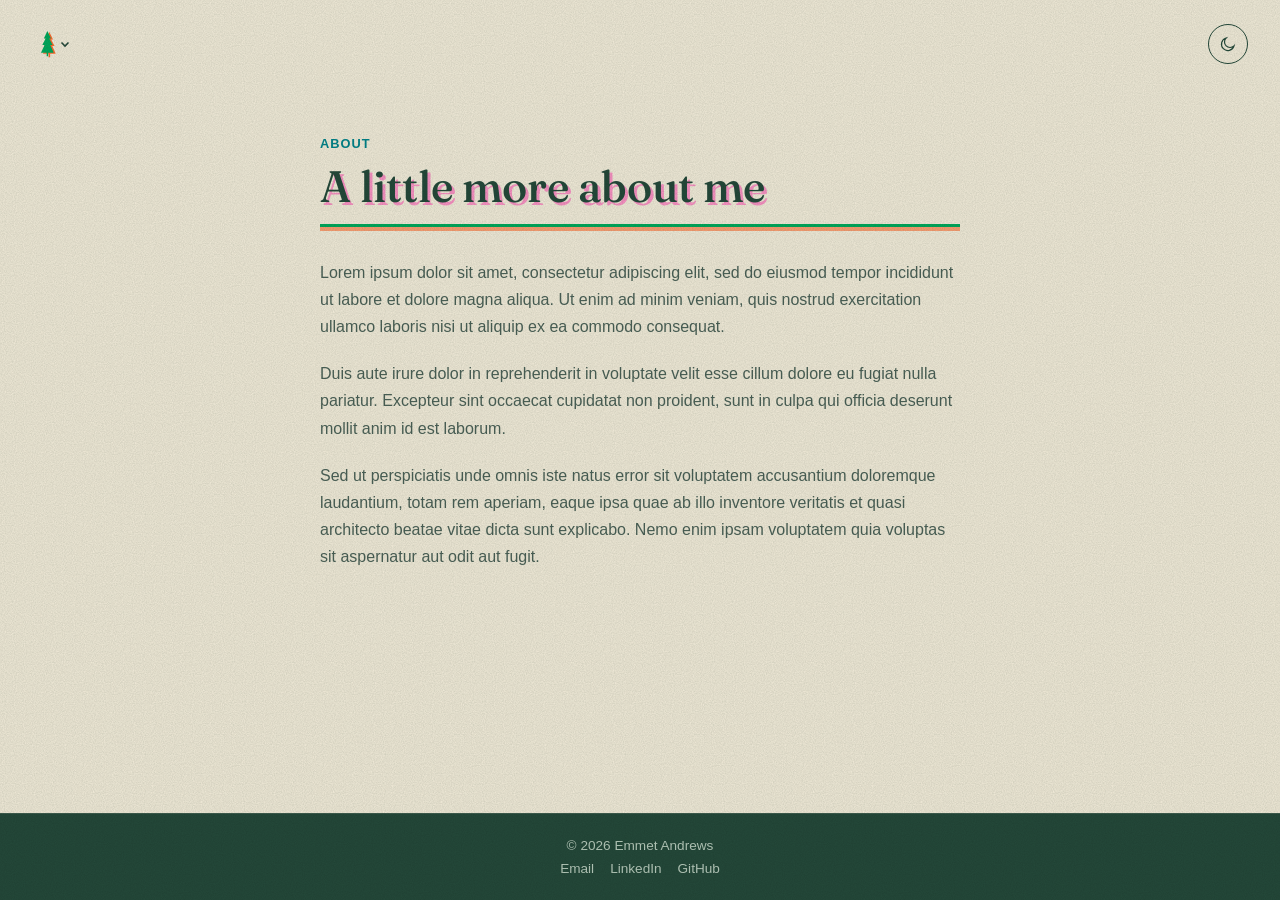
==== about.html @ 2efeb961 "updated page" ====
<!DOCTYPE html>
<html lang="en">
<head>
  <meta charset="UTF-8">
  <meta name="viewport" content="width=device-width, initial-scale=1.0">
  <title>About · Emmet Andrews</title>
  <meta name="description" content="About Emmet Andrews — business analytics, data science, and entertainment industry experience.">
  <link rel="preconnect" href="https://fonts.googleapis.com">
  <link rel="preconnect" href="https://fonts.gstatic.com" crossorigin>
  <link href="https://fonts.googleapis.com/css2?family=Fraunces:opsz,wght@9..144,400;9..144,500&display=swap" rel="stylesheet">
  <link rel="stylesheet" href="style.css">
</head>
<body>

  <svg class="sprite" aria-hidden="true">
    <symbol id="pine" viewBox="0 0 100 200">
      <polygon points="50,0 78,58 64,58 90,110 72,110 100,170 56,170 56,200 44,200 44,170 0,170 28,110 10,110 36,58 22,58"/>
    </symbol>
  </svg>

  <header class="site-header">
    <nav class="site-nav">
      <button id="menu-toggle" class="menu-toggle" aria-label="Open menu" aria-expanded="false" aria-controls="site-menu">
        <svg class="mark-pine" viewBox="0 0 100 200" aria-hidden="true"><use href="#pine"/></svg>
        <svg class="menu-caret" viewBox="0 0 12 12" aria-hidden="true"><path d="M2.5 4.5 6 8l3.5-3.5" fill="none" stroke="currentColor" stroke-width="1.6"/></svg>
      </button>
      <ul id="site-menu" class="site-menu" hidden>
        <li><a href="index.html">Home</a></li>
        <li><a href="about.html" aria-current="page">About</a></li>
        <li><a href="contact.html">Contact</a></li>
      </ul>
    </nav>
    <button id="theme-toggle" class="theme-toggle" aria-label="Switch to dark mode" aria-pressed="false">
      <svg class="icon icon-moon" viewBox="0 0 24 24" fill="none" stroke="currentColor" stroke-width="1.6"><path d="M20 14.5A8.5 8.5 0 1 1 9.5 4a7 7 0 0 0 10.5 10.5Z"/></svg>
      <svg class="icon icon-sun" viewBox="0 0 24 24" fill="none" stroke="currentColor" stroke-width="1.6"><circle cx="12" cy="12" r="4.2"/><path d="M12 2.5v2.5M12 19v2.5M21.5 12H19M5 12H2.5M18.4 5.6l-1.8 1.8M7.4 16.6l-1.8 1.8M18.4 18.4l-1.8-1.8M7.4 7.4 5.6 5.6"/></svg>
    </button>
  </header>

  <main class="page">
    <div class="page-inner">
      <p class="eyebrow">About</p>
      <h1>A little more about me</h1>
      <div class="prose">
        <p>Lorem ipsum dolor sit amet, consectetur adipiscing elit, sed do eiusmod tempor incididunt ut labore et dolore magna aliqua. Ut enim ad minim veniam, quis nostrud exercitation ullamco laboris nisi ut aliquip ex ea commodo consequat.</p>
        <p>Duis aute irure dolor in reprehenderit in voluptate velit esse cillum dolore eu fugiat nulla pariatur. Excepteur sint occaecat cupidatat non proident, sunt in culpa qui officia deserunt mollit anim id est laborum.</p>
        <p>Sed ut perspiciatis unde omnis iste natus error sit voluptatem accusantium doloremque laudantium, totam rem aperiam, eaque ipsa quae ab illo inventore veritatis et quasi architecto beatae vitae dicta sunt explicabo. Nemo enim ipsam voluptatem quia voluptas sit aspernatur aut odit aut fugit.</p>
      </div>
    </div>
  </main>

  <footer class="site-footer">
    <span>&copy; <span id="year"></span> Emmet Andrews</span>
    <span class="footer-links">
      <a href="mailto:jemmetandrews@gmail.com">Email</a>
      <a href="https://www.linkedin.com/in/emmet-andrews/" target="_blank" rel="noopener">LinkedIn</a>
      <a href="https://github.com/emmetand" target="_blank" rel="noopener">GitHub</a>
    </span>
  </footer>

  <script src="script.js"></script>
</body>
</html>
---- style.css ----
:root {
  --paper: #f2ebd9;
  --heading: #24493a;
  --text: #22392f;
  --text-muted: #4b6157;
  --ink-green: #00a95c;
  --ink-teal: #00838a;
  --ink-orange: #ff6c2f;
  --ink-pink: #ff48b0;
  --band: #24493a;
  --band-text: #f2ebd9;
  --band-muted: #b9cbbd;
  --band-dots: rgba(0, 169, 92, 0.22);
  --card-bg: #f2ebd9;
  --card-shadow: #ff6c2f;
  --border: #24493a;
  --blend: multiply;
  --grain-opacity: 0.38;
  --grain-blend: multiply;
}

:root[data-theme="dark"] {
  --paper: #16231c;
  --heading: #e9e4cf;
  --text: #e9e4cf;
  --text-muted: #a7b9ad;
  --ink-green: #2fbf7a;
  --ink-teal: #1f6f6a;
  --ink-orange: #ffc46b;
  --ink-pink: #ff7ac4;
  --band: #0c1611;
  --band-text: #e9e4cf;
  --band-muted: #9fb2a6;
  --band-dots: rgba(47, 191, 122, 0.12);
  --card-bg: #1b2b22;
  --card-shadow: #2fbf7a;
  --border: #3d5a4b;
  --blend: screen;
  --grain-opacity: 0.5;
  --grain-blend: overlay;
}

* {
  box-sizing: border-box;
}

html, body {
  min-height: 100%;
}

body {
  margin: 0;
  background: var(--paper);
  color: var(--text);
  font-family: -apple-system, BlinkMacSystemFont, "Segoe UI", Roboto, Helvetica, Arial, sans-serif;
  display: flex;
  flex-direction: column;
  min-height: 100vh;
  transition: background 0.3s ease, color 0.3s ease;
}

/* Riso paper grain laid over everything */
body::after {
  content: "";
  position: fixed;
  inset: 0;
  pointer-events: none;
  z-index: 100;
  opacity: var(--grain-opacity);
  mix-blend-mode: var(--grain-blend);
  background-image: url("data:image/svg+xml;utf8,<svg xmlns='http://www.w3.org/2000/svg' width='240' height='240'><filter id='n'><feTurbulence type='fractalNoise' baseFrequency='0.9' numOctaves='2' stitchTiles='stitch'/><feColorMatrix values='0 0 0 0 0.1  0 0 0 0 0.15  0 0 0 0 0.12  0 0 0 0.6 0'/></filter><rect width='100%' height='100%' filter='url(%23n)'/></svg>");
}

.site-header {
  display: flex;
  align-items: center;
  justify-content: space-between;
  padding: 1.5rem 2rem;
}

.sprite {
  position: absolute;
  width: 0;
  height: 0;
  overflow: hidden;
}

.site-nav {
  position: relative;
  z-index: 10;
}

.menu-toggle {
  display: inline-flex;
  align-items: center;
  gap: 0.35rem;
  background: none;
  border: 1.5px solid transparent;
  border-radius: 6px;
  padding: 0.3rem 0.5rem;
  cursor: pointer;
  color: var(--heading);
  transition: border-color 0.15s ease;
}

.menu-toggle:hover,
.menu-toggle[aria-expanded="true"] {
  border-color: var(--border);
}

.menu-caret {
  width: 0.75rem;
  height: 0.75rem;
  transition: transform 0.15s ease;
}

.menu-toggle[aria-expanded="true"] .menu-caret {
  transform: rotate(180deg);
}

.site-menu {
  position: absolute;
  top: calc(100% + 0.5rem);
  left: 0;
  min-width: 12rem;
  margin: 0;
  padding: 0.4rem;
  list-style: none;
  background: var(--card-bg);
  border: 1.5px solid var(--border);
  border-radius: 6px;
  box-shadow: 5px 5px 0 var(--card-shadow);
}

.site-menu[hidden] { display: none; }

.site-menu a {
  display: block;
  padding: 0.55rem 0.75rem;
  border-radius: 4px;
  font-family: "Fraunces", Georgia, serif;
  color: var(--heading);
  text-decoration: none;
}

.site-menu a:hover {
  background: color-mix(in srgb, var(--ink-green) 18%, transparent);
}

.site-menu a[aria-current="page"] {
  color: var(--ink-teal);
}

:root[data-theme="dark"] .site-menu a[aria-current="page"] {
  color: var(--ink-green);
}

.mark-pine {
  width: 0.8rem;
  height: 1.6rem;
  fill: var(--ink-green);
  filter: drop-shadow(2px 1px 0 var(--ink-orange));
}

.theme-toggle {
  background: none;
  border: 1.5px solid var(--border);
  border-radius: 999px;
  width: 2.5rem;
  height: 2.5rem;
  display: grid;
  place-items: center;
  cursor: pointer;
  color: var(--heading);
}

.theme-toggle:focus-visible,
.menu-toggle:focus-visible,
.site-menu a:focus-visible,
.button:focus-visible,
.project-card:focus-visible,
.footer-links a:focus-visible {
  outline: 2px solid var(--ink-orange);
  outline-offset: 3px;
}

.icon {
  width: 18px;
  height: 18px;
}

.icon-sun { display: none; }
:root[data-theme="dark"] .icon-moon { display: none; }
:root[data-theme="dark"] .icon-sun { display: block; }

.hero {
  flex: 1;
  display: flex;
  justify-content: center;
  align-items: center;
  padding: 2rem 2rem 1rem;
  position: relative;
  z-index: 1;
}

.hero-inner {
  width: 100%;
  max-width: 40rem;
  text-align: left;
}

.status {
  display: inline-block;
  font-size: 0.8rem;
  font-weight: 600;
  letter-spacing: 0.08em;
  text-transform: uppercase;
  color: #13221b;
  background: var(--ink-orange);
  padding: 0.35rem 0.8rem;
  border-radius: 999px;
  margin: 0 0 1.5rem;
}

h1 {
  font-family: "Fraunces", Georgia, serif;
  font-weight: 500;
  font-size: clamp(2.4rem, 6.5vw, 4.4rem);
  line-height: 1.05;
  margin: 0 0 1.25rem;
  color: var(--heading);
  /* offset second ink pass, like a riso misregistration */
  text-shadow: 3px 3px 0 color-mix(in srgb, var(--ink-pink) 55%, transparent);
}

.name {
  display: flex;
  align-items: flex-end;
  gap: clamp(0.75rem, 2vw, 1.25rem);
  font-size: clamp(3.2rem, 10vw, 6.5rem);
  line-height: 0.92;
  letter-spacing: -0.01em;
  margin-bottom: 1.5rem;
  padding-bottom: 0.9rem;
  /* ground line the grove stands on */
  border-bottom: 3px solid var(--ink-green);
  box-shadow: 0 4px 0 color-mix(in srgb, var(--ink-orange) 60%, transparent);
}

.grove {
  display: flex;
  align-items: flex-end;
  flex-shrink: 0;
  height: 1.84em;
  margin-bottom: -0.9rem;
}

.grove-pine {
  display: block;
  mix-blend-mode: var(--blend);
}

.grove-pine-1 {
  width: 0.62em;
  height: 1.24em;
  fill: var(--ink-teal);
  margin-right: -0.2em;
}

.grove-pine-2 {
  width: 0.9em;
  height: 1.8em;
  fill: var(--ink-green);
  filter: drop-shadow(3px 2px 0 var(--ink-orange));
  position: relative;
  z-index: 1;
}

.grove-pine-3 {
  width: 0.5em;
  height: 1em;
  fill: var(--ink-teal);
  margin-left: -0.15em;
}

.tagline {
  font-family: "Fraunces", Georgia, serif;
  font-size: clamp(1.2rem, 2.6vw, 1.6rem);
  color: var(--heading);
  margin: 0 0 0.9rem;
}

.lede {
  max-width: 52ch;
  color: var(--text-muted);
  line-height: 1.6;
  margin: 0 0 2rem;
}

.actions {
  display: flex;
  flex-wrap: wrap;
  gap: 1rem;
  justify-content: flex-start;
}

.button {
  display: inline-block;
  padding: 0.75rem 1.6rem;
  border-radius: 999px;
  background: var(--heading);
  color: var(--paper);
  text-decoration: none;
  font-weight: 600;
  border: 1.5px solid var(--heading);
  box-shadow: 4px 4px 0 var(--ink-orange);
  transition: transform 0.15s ease, box-shadow 0.15s ease;
}

.button-outline {
  background: transparent;
  color: var(--heading);
  box-shadow: 4px 4px 0 var(--ink-green);
}

.button:hover {
  transform: translate(-1px, -1px);
  box-shadow: 6px 6px 0 var(--ink-orange);
}

.button-outline:hover {
  box-shadow: 6px 6px 0 var(--ink-green);
}

.forest-scene {
  line-height: 0;
  margin-top: 1rem;
}

.forest {
  display: block;
  width: 100%;
  height: clamp(170px, 24vw, 300px);
}

.riso { mix-blend-mode: var(--blend); }

.sun { fill: var(--ink-orange); }
.sun-dots { fill: url(#dots-pink); }
.dot-pink { fill: var(--ink-pink); }

.back-solid { fill: var(--ink-teal); opacity: 0.9; }
.back-dots { fill: url(#dots-green); }
.dot-green { fill: var(--ink-green); }

.front { fill: var(--band); }

.projects {
  background-color: var(--band);
  background-image: radial-gradient(var(--band-dots) 1.2px, transparent 1.6px);
  background-size: 9px 9px;
  color: var(--band-text);
  padding: 3rem 2rem 4rem;
  transition: background-color 0.3s ease;
}

.projects h2 {
  font-family: "Fraunces", Georgia, serif;
  font-weight: 500;
  font-size: 1.75rem;
  text-align: center;
  margin: 0 0 2.25rem;
  text-shadow: 2px 2px 0 color-mix(in srgb, var(--ink-green) 70%, transparent);
}

.project-grid {
  display: grid;
  grid-template-columns: repeat(auto-fit, minmax(240px, 1fr));
  gap: 1.5rem;
  max-width: 960px;
  margin: 0 auto;
}

.tools {
  padding-top: 0;
}

.tools .project-grid {
  grid-template-columns: repeat(auto-fit, minmax(240px, 300px));
  justify-content: center;
}

.project-card {
  display: flex;
  flex-direction: column;
  gap: 0.6rem;
  padding: 1.5rem;
  border: 1.5px solid var(--border);
  border-radius: 6px;
  background: var(--card-bg);
  text-decoration: none;
  color: var(--text);
  box-shadow: 6px 6px 0 var(--card-shadow);
  transition: transform 0.15s ease, box-shadow 0.15s ease;
}

.project-card:nth-child(even) {
  box-shadow: 6px 6px 0 var(--ink-green);
}

.project-card:hover {
  transform: translate(-2px, -2px);
  box-shadow: 9px 9px 0 var(--ink-pink);
}

.project-card h3 {
  margin: 0;
  font-family: "Fraunces", Georgia, serif;
  font-weight: 500;
  font-size: 1.15rem;
  color: var(--heading);
}

.project-card p {
  margin: 0;
  color: var(--text-muted);
  font-size: 0.9rem;
  line-height: 1.5;
  flex: 1;
}

.project-meta {
  align-self: flex-start;
  font-size: 0.72rem;
  font-weight: 600;
  letter-spacing: 0.06em;
  text-transform: uppercase;
  color: var(--ink-teal);
}

:root[data-theme="dark"] .project-meta {
  color: var(--ink-green);
}

.site-footer {
  display: flex;
  flex-direction: column;
  align-items: center;
  gap: 0.5rem;
  text-align: center;
  padding: 1.5rem;
  background: var(--band);
  color: var(--band-muted);
  font-size: 0.85rem;
  border-top: 1px solid color-mix(in srgb, var(--band-text) 12%, transparent);
}

.footer-links {
  display: flex;
  gap: 1rem;
}

.footer-links a {
  color: var(--band-muted);
  text-decoration: none;
}

.footer-links a:hover {
  color: var(--ink-orange);
}

@media (prefers-reduced-motion: reduce) {
  body, .button, .project-card, .projects, .menu-toggle, .menu-caret { transition: none; }
  .button:hover, .project-card:hover { transform: none; }
}

/* Inner pages (About, Contact) */
.page {
  flex: 1;
  display: flex;
  justify-content: center;
  padding: 3rem 2rem 4rem;
}

.page-inner {
  width: 100%;
  max-width: 40rem;
}

.eyebrow {
  font-size: 0.8rem;
  font-weight: 600;
  letter-spacing: 0.08em;
  text-transform: uppercase;
  color: var(--ink-teal);
  margin: 0 0 0.75rem;
}

:root[data-theme="dark"] .eyebrow { color: var(--ink-green); }

.page h1 {
  /* sized so headings stay on one line within the 40rem column */
  font-size: clamp(1.8rem, 6vw, 2.75rem);
  text-wrap: balance;
  padding-bottom: 0.9rem;
  border-bottom: 3px solid var(--ink-green);
  box-shadow: 0 4px 0 color-mix(in srgb, var(--ink-orange) 60%, transparent);
  margin-bottom: 2rem;
}

.prose p,
.page-lede {
  color: var(--text-muted);
  line-height: 1.7;
  margin: 0 0 1.25rem;
}

.contact-list {
  list-style: none;
  margin: 0 0 2.5rem;
  padding: 0;
}

.contact-list li {
  display: flex;
  flex-wrap: wrap;
  align-items: baseline;
  gap: 0.25rem 1.5rem;
  padding: 1rem 0;
  border-bottom: 1.5px dashed color-mix(in srgb, var(--border) 45%, transparent);
}

.contact-label {
  width: 6rem;
  flex-shrink: 0;
  font-size: 0.75rem;
  font-weight: 600;
  letter-spacing: 0.08em;
  text-transform: uppercase;
  color: var(--text-muted);
}

.contact-list a {
  font-family: "Fraunces", Georgia, serif;
  font-size: 1.15rem;
  color: var(--heading);
  text-decoration-color: var(--ink-orange);
  text-underline-offset: 4px;
  overflow-wrap: anywhere;
}

.contact-list a:hover {
  text-decoration-color: var(--ink-pink);
}

.contact-list a:focus-visible {
  outline: 2px solid var(--ink-orange);
  outline-offset: 3px;
}

@media (max-width: 480px) {
  .site-header { padding: 1rem; }
  .hero { padding: 1.5rem 1rem 1rem; }
  .page { padding: 2rem 1rem 3rem; }
  .contact-list li { flex-direction: column; }
  .contact-list a { font-size: 1rem; }
}
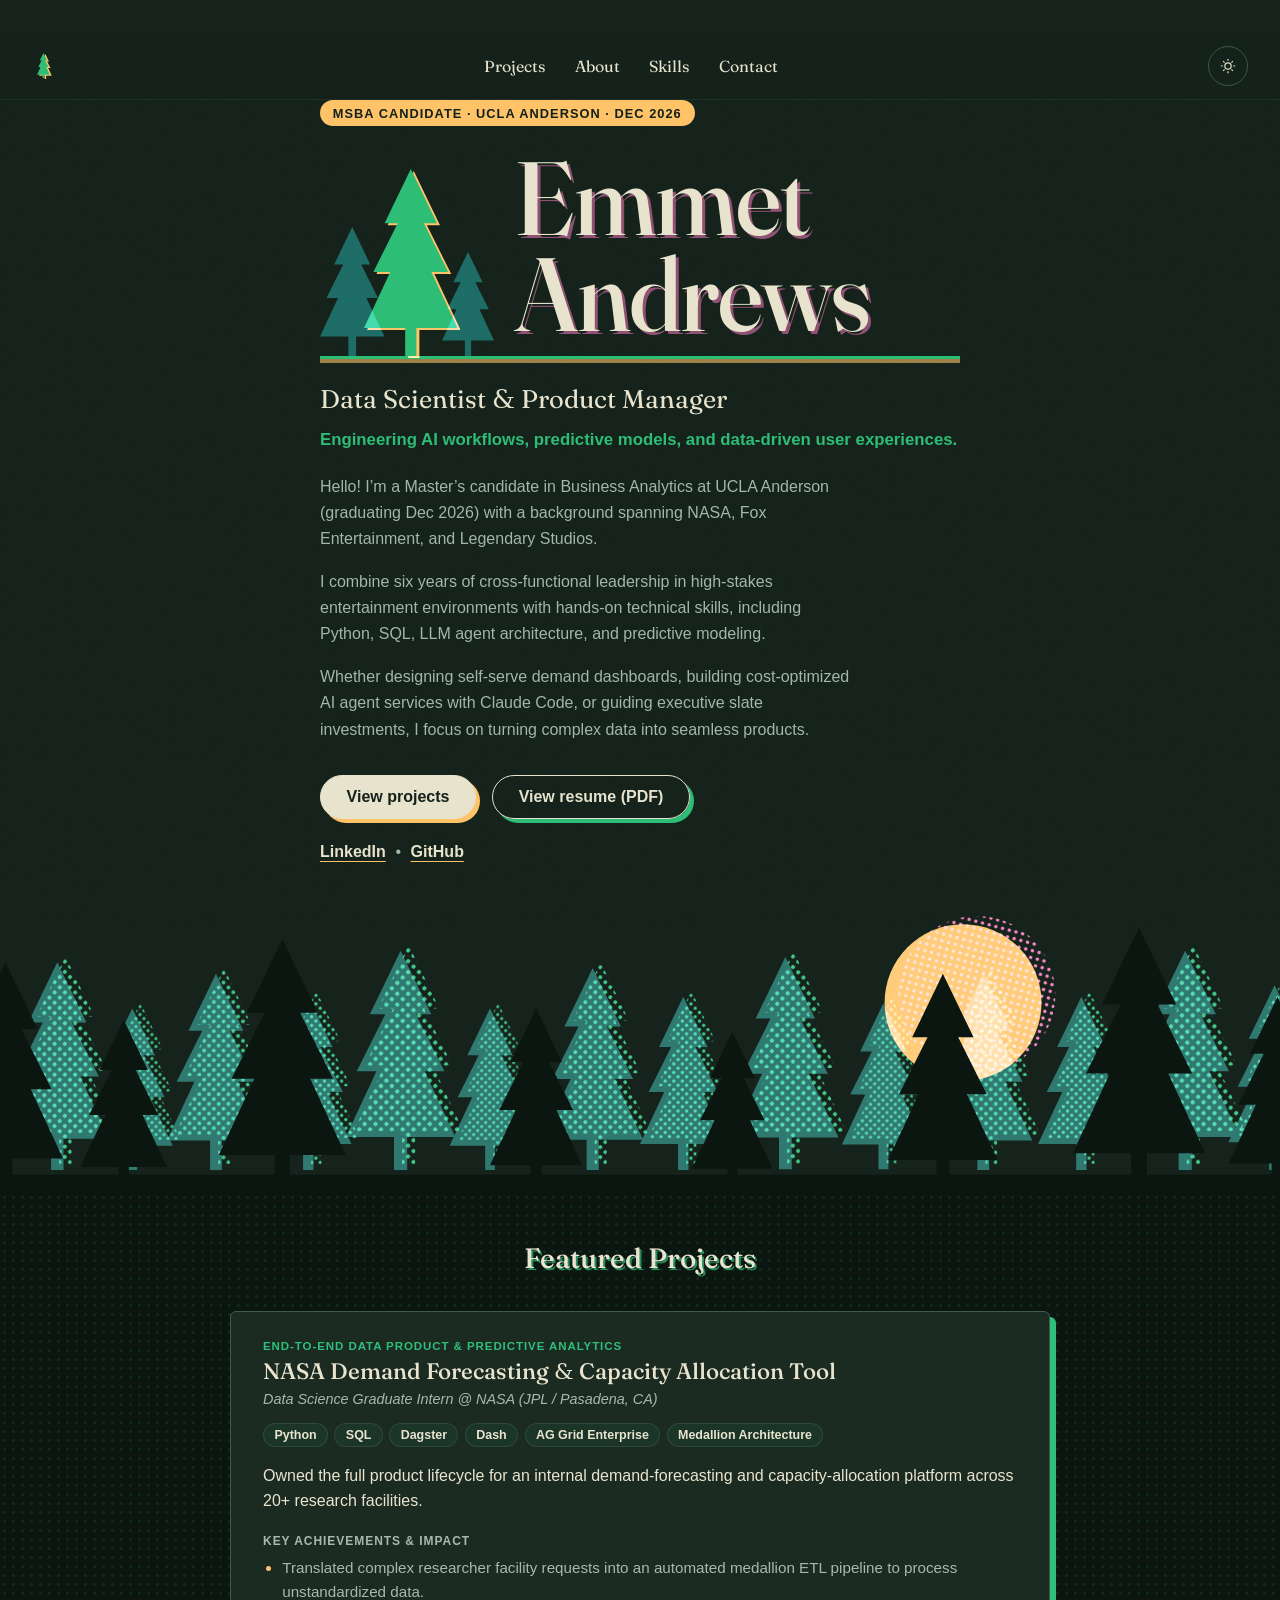
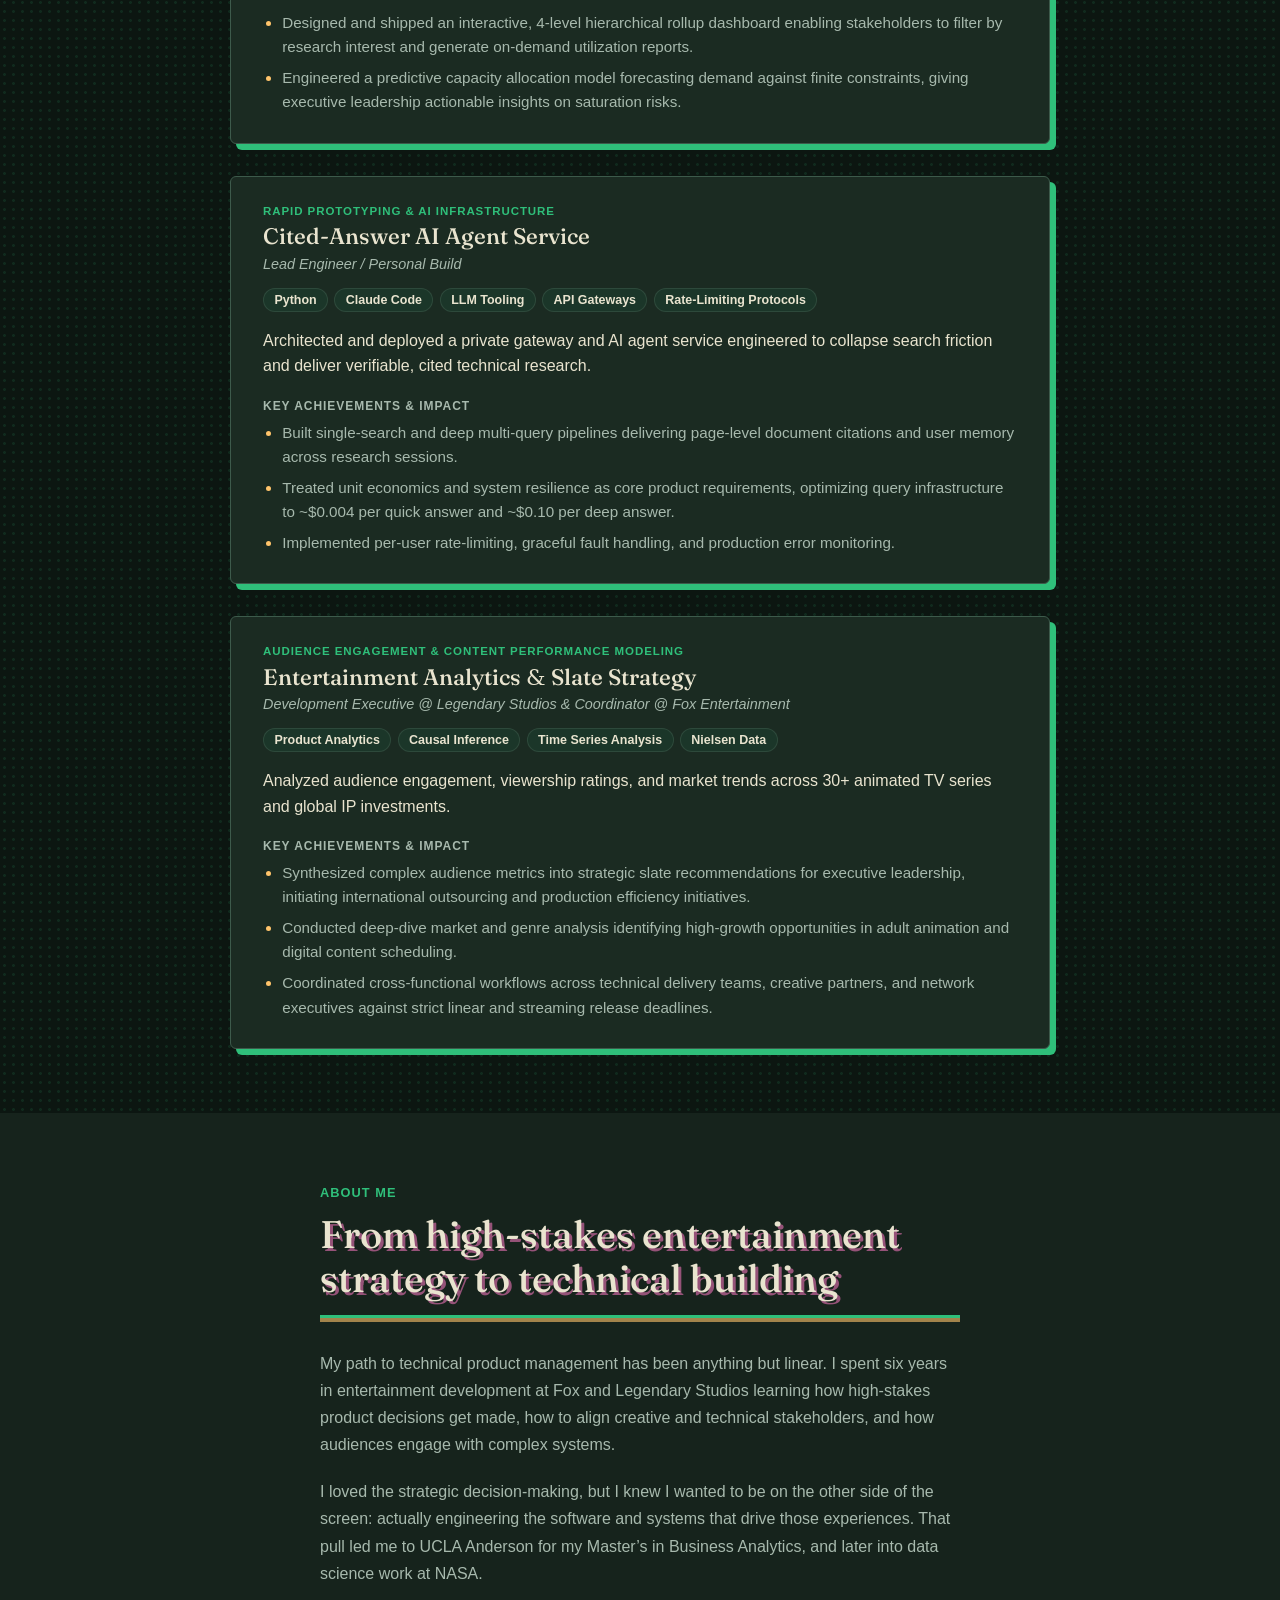
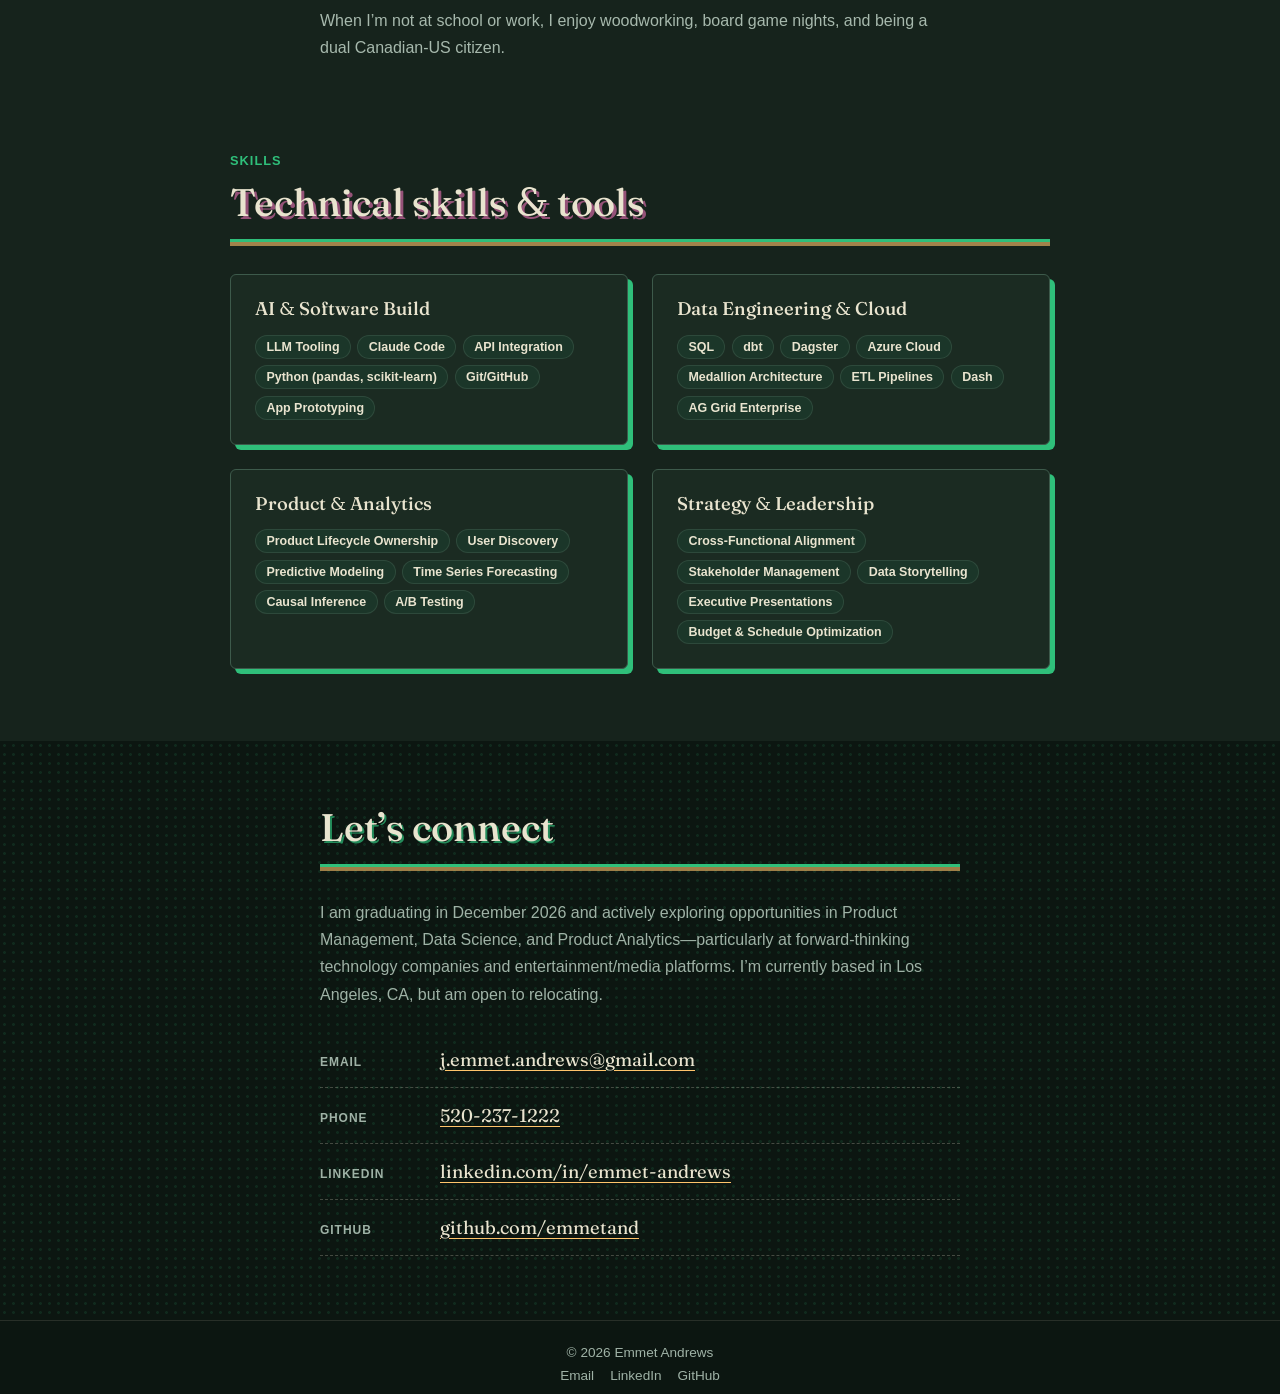
==== commit d81fc785: "Rebuild site as single landing page with new portfolio copy - Replace dropdown menu with a sticky to" ====
--- a/about.html
+++ b/about.html
@@ -2,61 +2,11 @@
 <html lang="en">
 <head>
   <meta charset="UTF-8">
-  <meta name="viewport" content="width=device-width, initial-scale=1.0">
-  <title>About · Emmet Andrews</title>
-  <meta name="description" content="About Emmet Andrews — business analytics, data science, and entertainment industry experience.">
-  <link rel="preconnect" href="https://fonts.googleapis.com">
-  <link rel="preconnect" href="https://fonts.gstatic.com" crossorigin>
-  <link href="https://fonts.googleapis.com/css2?family=Fraunces:opsz,wght@9..144,400;9..144,500&display=swap" rel="stylesheet">
-  <link rel="stylesheet" href="style.css">
+  <title>Emmet Andrews</title>
+  <meta http-equiv="refresh" content="0; url=index.html#about">
+  <link rel="canonical" href="index.html#about">
 </head>
 <body>
-
-  <svg class="sprite" aria-hidden="true">
-    <symbol id="pine" viewBox="0 0 100 200">
-      <polygon points="50,0 78,58 64,58 90,110 72,110 100,170 56,170 56,200 44,200 44,170 0,170 28,110 10,110 36,58 22,58"/>
-    </symbol>
-  </svg>
-
-  <header class="site-header">
-    <nav class="site-nav">
-      <button id="menu-toggle" class="menu-toggle" aria-label="Open menu" aria-expanded="false" aria-controls="site-menu">
-        <svg class="mark-pine" viewBox="0 0 100 200" aria-hidden="true"><use href="#pine"/></svg>
-        <svg class="menu-caret" viewBox="0 0 12 12" aria-hidden="true"><path d="M2.5 4.5 6 8l3.5-3.5" fill="none" stroke="currentColor" stroke-width="1.6"/></svg>
-      </button>
-      <ul id="site-menu" class="site-menu" hidden>
-        <li><a href="index.html">Home</a></li>
-        <li><a href="about.html" aria-current="page">About</a></li>
-        <li><a href="contact.html">Contact</a></li>
-      </ul>
-    </nav>
-    <button id="theme-toggle" class="theme-toggle" aria-label="Switch to dark mode" aria-pressed="false">
-      <svg class="icon icon-moon" viewBox="0 0 24 24" fill="none" stroke="currentColor" stroke-width="1.6"><path d="M20 14.5A8.5 8.5 0 1 1 9.5 4a7 7 0 0 0 10.5 10.5Z"/></svg>
-      <svg class="icon icon-sun" viewBox="0 0 24 24" fill="none" stroke="currentColor" stroke-width="1.6"><circle cx="12" cy="12" r="4.2"/><path d="M12 2.5v2.5M12 19v2.5M21.5 12H19M5 12H2.5M18.4 5.6l-1.8 1.8M7.4 16.6l-1.8 1.8M18.4 18.4l-1.8-1.8M7.4 7.4 5.6 5.6"/></svg>
-    </button>
-  </header>
-
-  <main class="page">
-    <div class="page-inner">
-      <p class="eyebrow">About</p>
-      <h1>A little more about me</h1>
-      <div class="prose">
-        <p>Lorem ipsum dolor sit amet, consectetur adipiscing elit, sed do eiusmod tempor incididunt ut labore et dolore magna aliqua. Ut enim ad minim veniam, quis nostrud exercitation ullamco laboris nisi ut aliquip ex ea commodo consequat.</p>
-        <p>Duis aute irure dolor in reprehenderit in voluptate velit esse cillum dolore eu fugiat nulla pariatur. Excepteur sint occaecat cupidatat non proident, sunt in culpa qui officia deserunt mollit anim id est laborum.</p>
-        <p>Sed ut perspiciatis unde omnis iste natus error sit voluptatem accusantium doloremque laudantium, totam rem aperiam, eaque ipsa quae ab illo inventore veritatis et quasi architecto beatae vitae dicta sunt explicabo. Nemo enim ipsam voluptatem quia voluptas sit aspernatur aut odit aut fugit.</p>
-      </div>
-    </div>
-  </main>
-
-  <footer class="site-footer">
-    <span>&copy; <span id="year"></span> Emmet Andrews</span>
-    <span class="footer-links">
-      <a href="mailto:jemmetandrews@gmail.com">Email</a>
-      <a href="https://www.linkedin.com/in/emmet-andrews/" target="_blank" rel="noopener">LinkedIn</a>
-      <a href="https://github.com/emmetand" target="_blank" rel="noopener">GitHub</a>
-    </span>
-  </footer>
-
-  <script src="script.js"></script>
+  <p><a href="index.html#about">Continue to emmetandrews.com</a></p>
 </body>
 </html>
